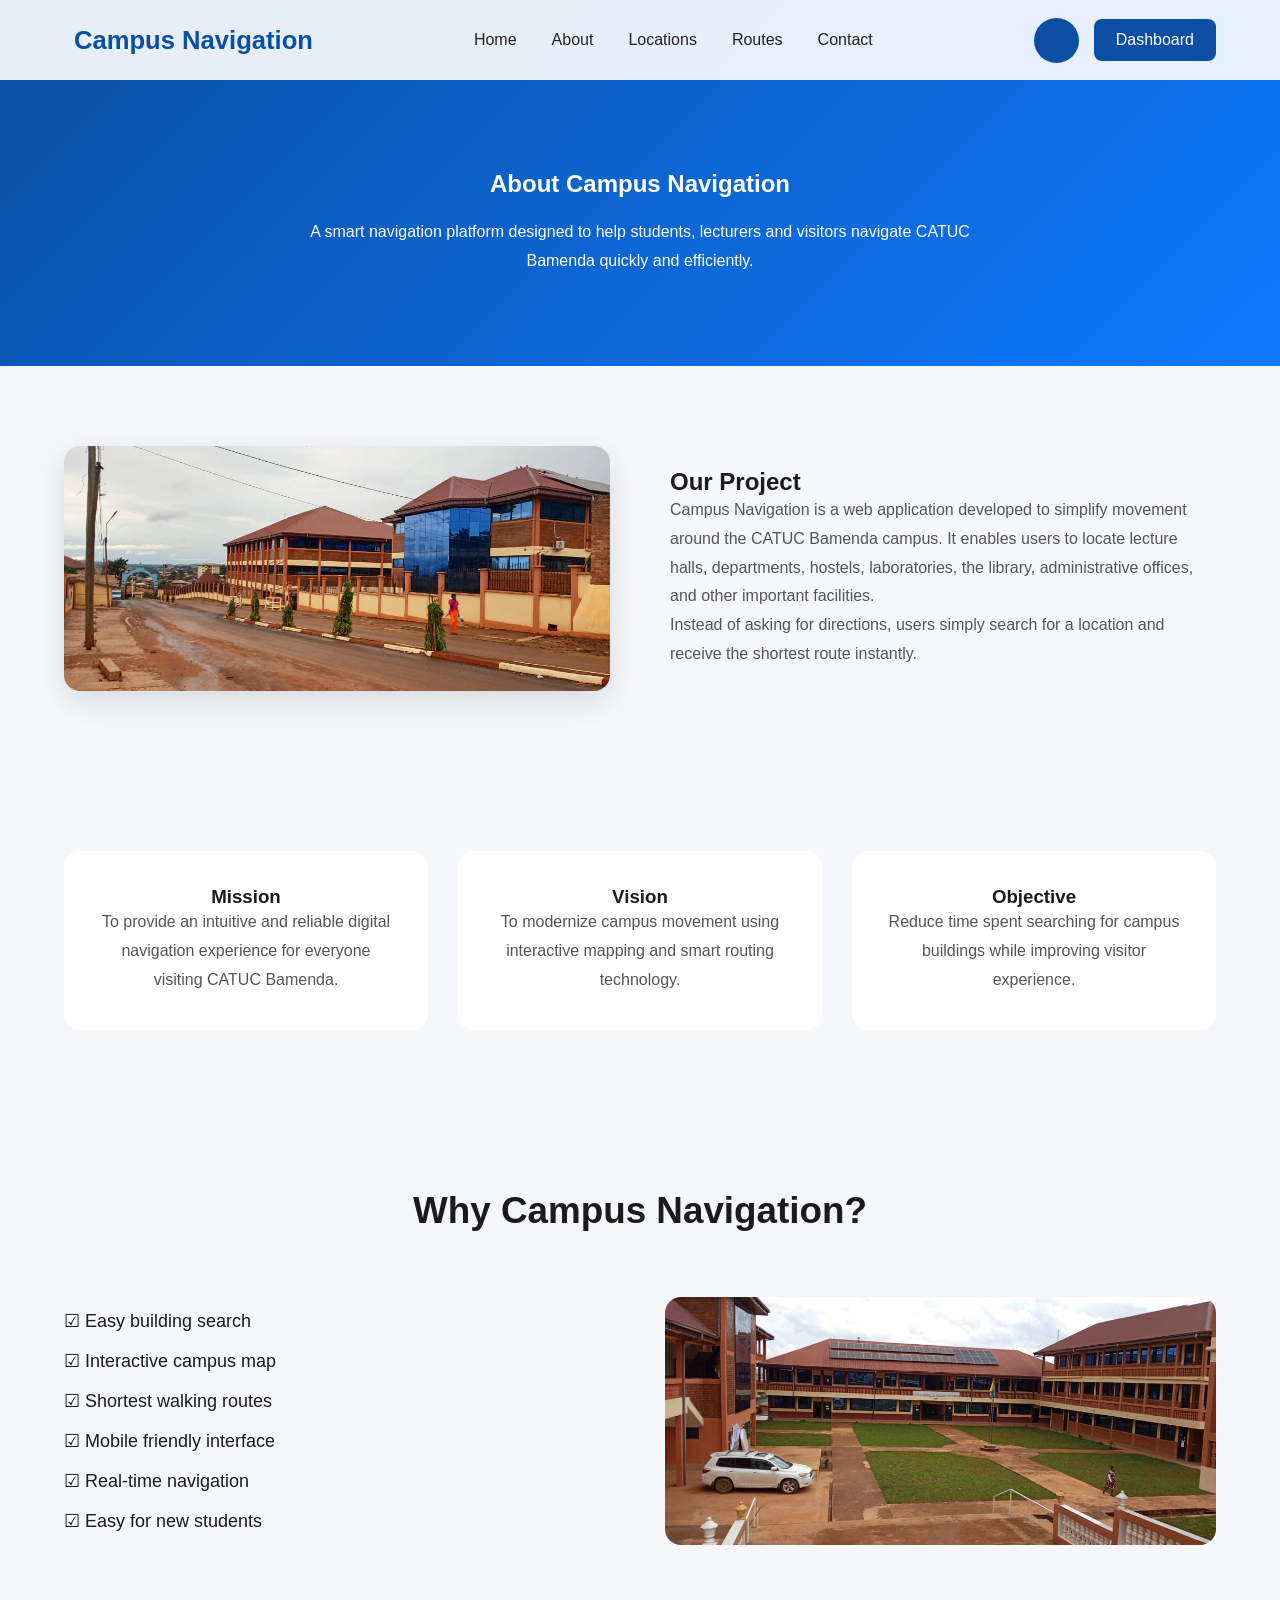
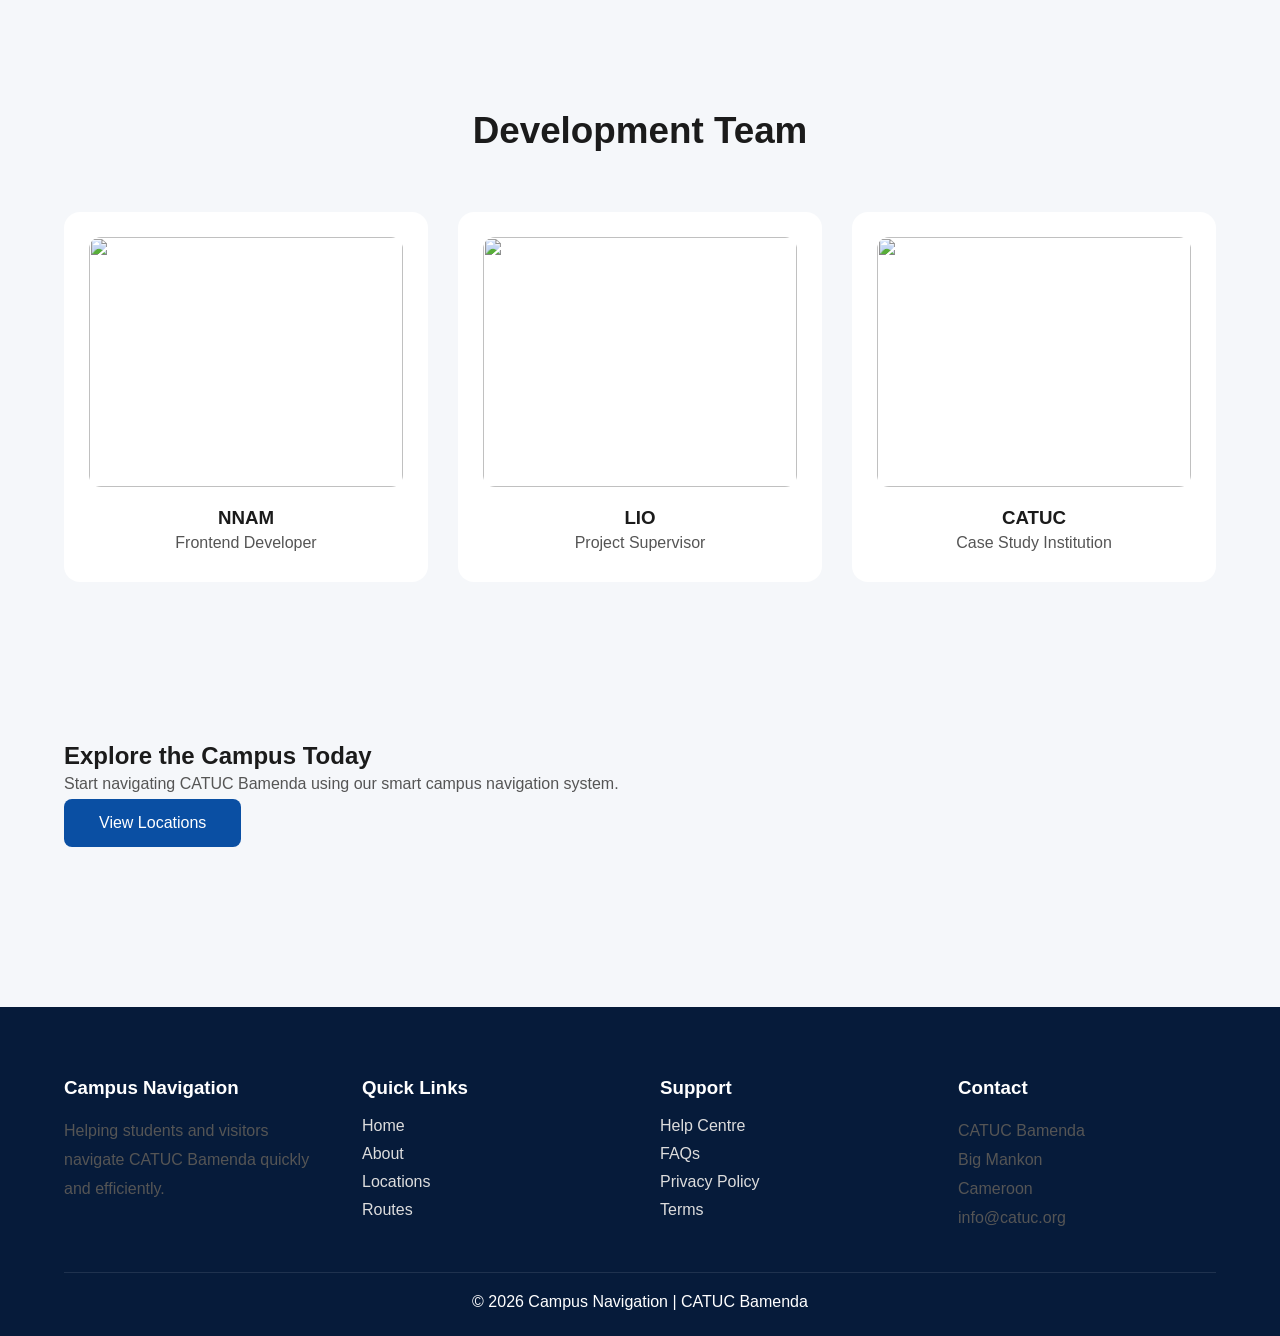
==== pages/about.html @ e800a854 "removed button from contact page" ====
<!DOCTYPE html>
<html lang="en">

<head>
    <meta charset="UTF-8">
    <meta name="viewport" content="width=device-width, initial-scale=1.0">
    <title>Document</title>
    <link rel="stylesheet" href="../styles/reset.css">
    <link rel="stylesheet" href="../styles/base.css">
    <link rel="stylesheet" href="../styles/about.css">
    <link rel="stylesheet" href="../styles/nav.css">
</head>

<body>

    <!--section-->
    <header class="header">

        <div class="container">

            <nav class="navbar">

                <a href="../index.html" class="logo">

                    <i class="fas fa-location-dot"></i>

                    <span>Campus Navigation</span>

                </a>

                <ul class="nav-menu">

                    <li><a href="../index.html">Home</a></li>

                    <li><a href="./about.html" class="active">About</a></li>

                    <li><a href="./location.html">Locations</a></li>

                    <li><a href="./route.html">Routes</a></li>

                    <li><a href="./contact.html">Contact</a></li>

                </ul>

                <div class="nav-right">

                    <button id="themeToggle">

                        <i class="fas fa-moon"></i>

                    </button>

                    <a href="../pages/dasboard.html" class="dashboard-btn">

                        Dashboard

                    </a>

                    <button class="hamburger">

                        <span></span>
                        <span></span>
                        <span></span>

                    </button>

                </div>

            </nav>

        </div>

    </header>

    <!-- hero -->
    <section class="page-hero">

        <div class="container">

            <h1>About Campus Navigation</h1>

            <p>

                A smart navigation platform designed to help students,
                lecturers and visitors navigate CATUC Bamenda quickly
                and efficiently.

            </p>

        </div>

    </section>

    <!-- About -->
    <section class="about">

        <div class="container about-grid">

            <div>

                <img src="../assets/road.jpg" alt="abt">

            </div>

            <div>

                <h2>Our Project</h2>

                <p>

                    Campus Navigation is a web application developed to simplify
                    movement around the CATUC Bamenda campus.

                    It enables users to locate lecture halls,
                    departments, hostels, laboratories,
                    the library, administrative offices,
                    and other important facilities.

                </p>

                <p>

                    Instead of asking for directions,
                    users simply search for a location
                    and receive the shortest route instantly.

                </p>

            </div>

        </div>

    </section>

    <!-- mission -->
    <section class="mission">

        <div class="container">

            <div class="mission-card">

                <i class="fas fa-bullseye"></i>

                <h3>Mission</h3>

                <p>

                    To provide an intuitive and reliable digital
                    navigation experience for everyone visiting
                    CATUC Bamenda.

                </p>

            </div>

            <div class="mission-card">

                <i class="fas fa-eye"></i>

                <h3>Vision</h3>

                <p>

                    To modernize campus movement using
                    interactive mapping and smart routing
                    technology.

                </p>

            </div>

            <div class="mission-card">

                <i class="fas fa-lightbulb"></i>

                <h3>Objective</h3>

                <p>

                    Reduce time spent searching for
                    campus buildings while improving
                    visitor experience.

                </p>

            </div>

        </div>

    </section>

    <!--why -->
    <section class="why">

        <div class="container">

            <h2 class="section-title">

                Why Campus Navigation?

            </h2>

            <div class="why-grid">

                <div>

                    <ul>

                        <li>☑ Easy building search</li>

                        <li>☑ Interactive campus map</li>

                        <li>☑ Shortest walking routes</li>

                        <li>☑ Mobile friendly interface</li>

                        <li>☑ Real-time navigation</li>

                        <li>☑ Easy for new students</li>

                    </ul>

                </div>

                <div>

                    <img src="../assets/camp.jpg" alt="">

                </div>

            </div>

        </div>

    </section>

    <!-- Team -->
    <section class="team">

        <div class="container">

            <h2 class="section-title">

                Development Team

            </h2>

            <div class="team-grid">

                <div class="member">

                    <img src="">

                    <h3>NNAM</h3>

                    <p>Frontend Developer</p>

                </div>

                <div class="member">

                    <img src="">

                    <h3>LIO</h3>

                    <p>Project Supervisor</p>

                </div>

                <div class="member">

                    <img src="">

                    <h3>CATUC</h3>

                    <p>Case Study Institution</p>

                </div>

            </div>

        </div>

    </section>

    <!-- CTA -->
    <section class="cta">

        <div class="container">

            <h2>

                Explore the Campus Today

            </h2>

            <p>

                Start navigating CATUC Bamenda
                using our smart campus navigation system.

            </p>

            <a href="location.html" class="btn">

                View Locations

            </a>

        </div>

    </section>


    <!--footer-->
    <footer>

        <div class="container">

            <div class="footer-grid">

                <div>

                    <h3>Campus Navigation</h3>

                    <p>

                        Helping students and visitors navigate
                        CATUC Bamenda quickly and efficiently.

                    </p>

                </div>

                <div>

                    <h3>Quick Links</h3>

                    <a href="index.html">Home</a>

                    <a href="about.html">About</a>

                    <a href="location.html">Locations</a>

                    <a href="route.html">Routes</a>

                </div>

                <div>

                    <h3>Support</h3>

                    <a href="#">Help Centre</a>

                    <a href="#">FAQs</a>

                    <a href="#">Privacy Policy</a>

                    <a href="#">Terms</a>

                </div>

                <div>

                    <h3>Contact</h3>

                    <p>CATUC Bamenda</p>

                    <p>Big Mankon</p>

                    <p>Cameroon</p>

                    <p>info@catuc.org</p>

                </div>

            </div>

            <div class="copyright">

                © 2026 Campus Navigation | CATUC Bamenda

            </div>

        </div>

    </footer>


</body>

</html>
---- styles/base.css ----
:root {
     --primary: #0A4FA3;
     --secondary: #0E7AFE;
     --accent: #00B894;
     --dark: #1B1B1B;
     --light: #FFFFFF;
     --gray: #F5F7FA;
     --text: #555;
     --background: #EAF3FF;


     --shadow: 0 10px 30px rgba(0, 0, 0, 0.08);

     --radius: 14px;

     --transition: .35s ease;

     --font: "Poppins", sans-serif;

     --container: 1200px;
 }
---- styles/about.css ----
.page-hero {

    padding: 170px 0 90px;

    background: linear-gradient(135deg, var(--primary), var(--secondary));

    color: var(--light);

    text-align: center;

}

.page-hero p {

    color: var(--light);

    max-width: 700px;

    margin: auto;

    margin-top: 20px;

}

.about-grid {

    display: grid;

    grid-template-columns: 1fr 1fr;

    gap: 60px;

    align-items: center;

}

.about-grid img {

    border-radius: 16px;

    box-shadow: 0 10px 30px rgba(0, 0, 0, .12);

}

.mission .container {

    display: grid;

    grid-template-columns: repeat(auto-fit, minmax(250px, 1fr));

    gap: 30px;

}

.mission-card {

    background: var(--light);

    padding: 35px;

    border-radius: 16px;

    text-align: center;

    box-shadow: 0 8px 20px var(--shadow);

}

.mission-card i {

    font-size: 50px;

    color: var(--primary);

    margin-bottom: 20px;

}

.why-grid {

    display: grid;

    grid-template-columns: 1fr 1fr;

    gap: 50px;

    align-items: center;

}

.why ul li {

    margin: 18px 0;

    font-size: 18px;

}

.why img {

    border-radius: 16px;

}

.team-grid {

    display: grid;

    grid-template-columns: repeat(auto-fit, minmax(250px, 1fr));

    gap: 30px;

}

.member {

    background: var(--light);

    padding: 25px;

    border-radius: 16px;

    text-align: center;

    box-shadow: 0 8px 20px var(--shadow);

}

.member img {

    height: 250px;

    object-fit: cover;

    border-radius: 12px;

    margin-bottom: 20px;

}

@media(max-width:900px) {

    .about-grid,
    .why-grid {

        grid-template-columns: 1fr;

    }

    .page-hero {

        padding-top: 140px;

    }

}
---- styles/nav.css ----
/* NAVBAR */

.header {

    position: fixed;

    top: 0;

    width: 100%;

    background: rgba(255, 255, 255, .9);

    backdrop-filter: blur(15px);

    box-shadow: 0 5px 20px var(--shadow);

    z-index: 1000;

}

.navbar {

    height: 80px;

    display: flex;

    justify-content: space-between;

    align-items: center;

}

.logo {

    font-size: 1.6rem;

    font-weight: 700;

    color: var(--primary);

    display: flex;

    gap: 10px;

    align-items: center;

}

.nav-menu {

    display: flex;

    gap: 35px;

    list-style: none;

}

.nav-menu a {

    color: #222;

    font-weight: 500;

    transition: .3s;

}

.nav-menu a:hover {

    color: var(--primary);

}

.nav-right {

    display: flex;

    align-items: center;

    gap: 15px;

}

.dashboard-btn {

    background: var(--primary);

    padding: 12px 22px;

    border-radius: 8px;

    color: var(--light);

}

#themeToggle {

    width: 45px;

    height: 45px;

    border: none;

    border-radius: 50%;

    background: var(--primary);

    color: var(--light);

    cursor: pointer;

}

.hamburger {

    display: none;

    background: none;

    border: none;

    cursor: pointer;

}

.hamburger span {

    display: block;

    width: 28px;

    height: 3px;

    background: #222;

    margin: 5px 0;

}



/* FOOTER */

footer {

    background: #061B3A;

    color: var(--light);

    padding: 70px 0 25px;

    margin-top: 80px;

}

.footer-grid {

    display: grid;

    grid-template-columns: repeat(auto-fit, minmax(230px, 1fr));

    gap: 40px;

}

.footer-grid h3 {

    margin-bottom: 18px;

}

.footer-grid a {

    display: block;

    color: #ddd;

    margin-bottom: 10px;

}

.footer-grid a:hover {

    color: var(--light);

}

.copyright {

    margin-top: 40px;

    padding-top: 20px;

    border-top: 1px solid rgba(255, 255, 255, .1);

    text-align: center;

}

/* RESPONSIVE */

@media(max-width:900px) {

    .nav-menu {

        display: none;

    }

    .hamburger {

        display: block;

    }

}
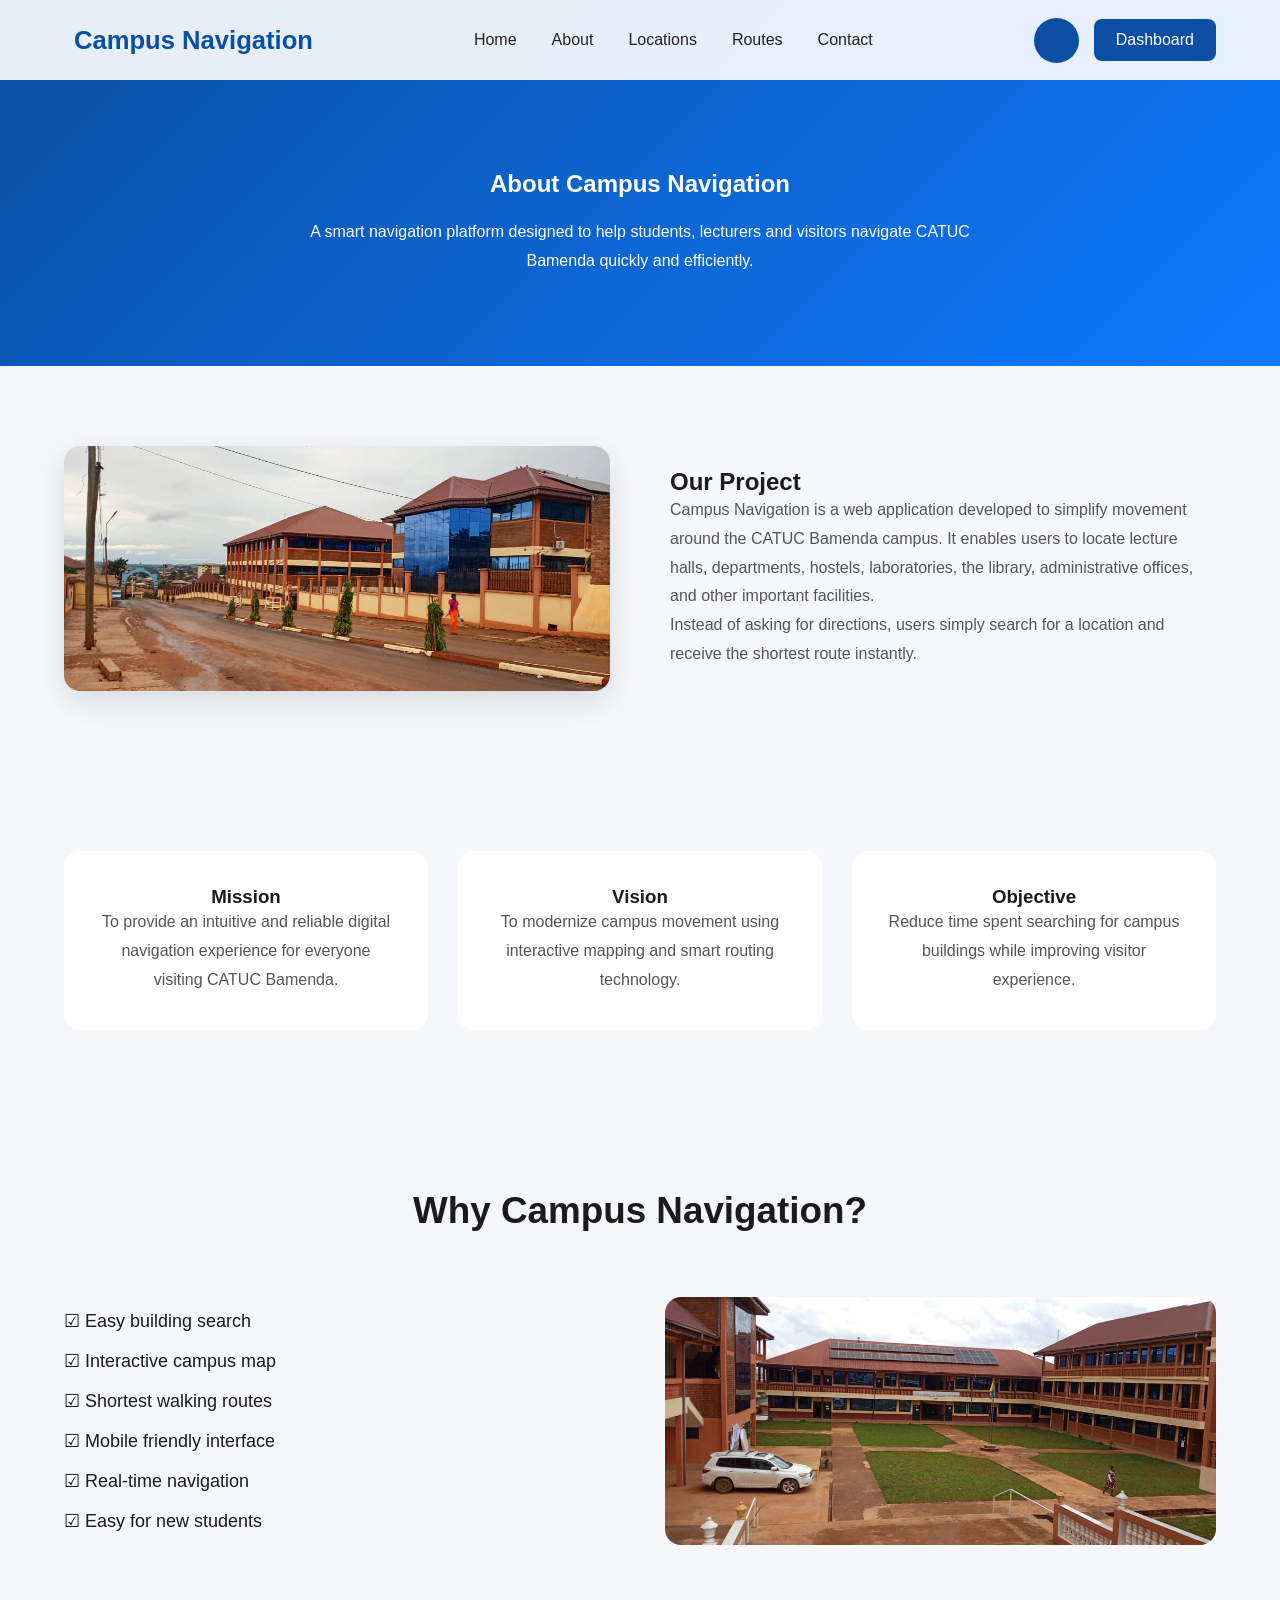
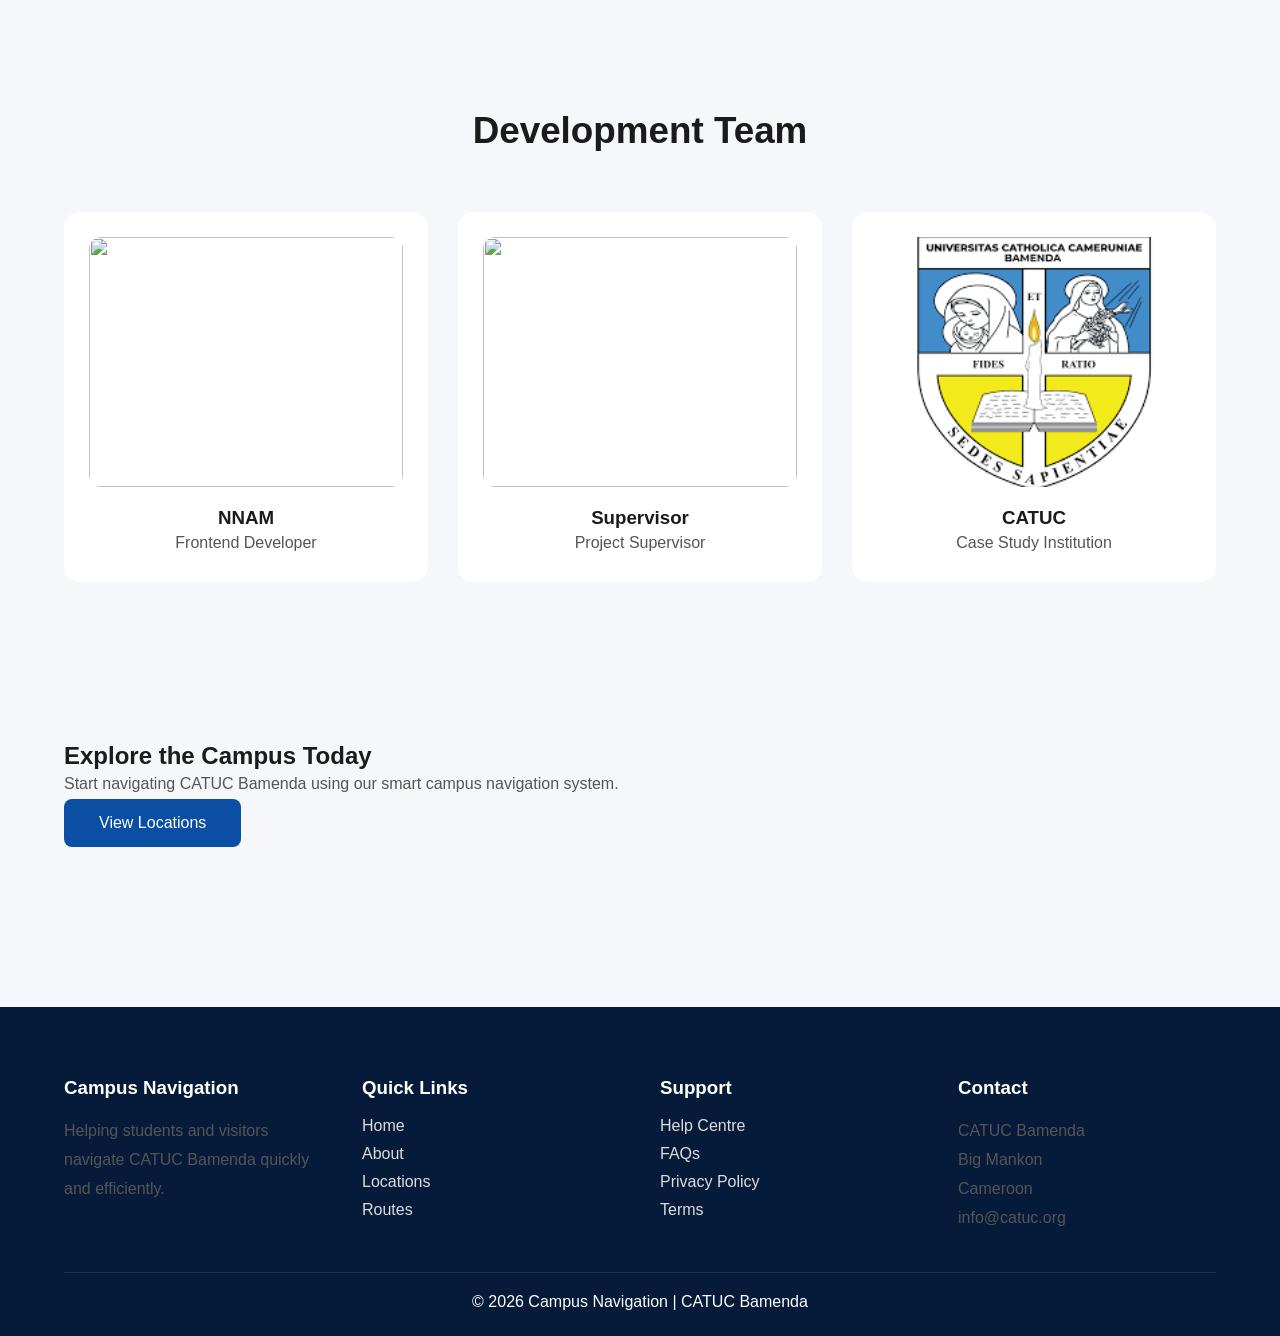
==== commit 716c14e4: "Modified styles" ====
--- a/pages/about.html
+++ b/pages/about.html
@@ -261,7 +261,7 @@
 
                     <img src="">
 
-                    <h3>LIO</h3>
+                    <h3>Supervisor</h3>
 
                     <p>Project Supervisor</p>
 
@@ -269,7 +269,7 @@
 
                 <div class="member">
 
-                    <img src="">
+                    <img src="../assets/catuc.png">
 
                     <h3>CATUC</h3>
 
@@ -336,14 +336,14 @@
 
                     <h3>Quick Links</h3>
 
-                    <a href="index.html">Home</a>
-
-                    <a href="about.html">About</a>
-
-                    <a href="location.html">Locations</a>
-
-                    <a href="route.html">Routes</a>
-
+
+                    <a href="../index.html">Home</a>
+
+                    <a href="./about.html">About</a>
+
+                    <a href="./location.html">Locations</a>
+
+                    <a href="./route.html">Routes</a>
                 </div>
 
                 <div>
--- a/styles/base.css
+++ b/styles/base.css
@@ -10,12 +10,8 @@
 
 
      --shadow: 0 10px 30px rgba(0, 0, 0, 0.08);
-
      --radius: 14px;
-
      --transition: .35s ease;
-
      --font: "Poppins", sans-serif;
-
      --container: 1200px;
  }
--- a/styles/about.css
+++ b/styles/about.css
@@ -1,156 +1,97 @@
 .page-hero {
-
     padding: 170px 0 90px;
-
     background: linear-gradient(135deg, var(--primary), var(--secondary));
-
     color: var(--light);
-
     text-align: center;
-
 }
 
 .page-hero p {
 
     color: var(--light);
-
     max-width: 700px;
-
     margin: auto;
-
     margin-top: 20px;
 
 }
 
 .about-grid {
-
     display: grid;
-
     grid-template-columns: 1fr 1fr;
-
     gap: 60px;
-
     align-items: center;
-
 }
 
 .about-grid img {
-
     border-radius: 16px;
-
     box-shadow: 0 10px 30px rgba(0, 0, 0, .12);
-
 }
 
 .mission .container {
-
     display: grid;
-
     grid-template-columns: repeat(auto-fit, minmax(250px, 1fr));
-
     gap: 30px;
-
 }
 
 .mission-card {
-
     background: var(--light);
-
     padding: 35px;
-
     border-radius: 16px;
-
     text-align: center;
-
     box-shadow: 0 8px 20px var(--shadow);
-
 }
 
 .mission-card i {
-
     font-size: 50px;
-
     color: var(--primary);
-
     margin-bottom: 20px;
-
 }
 
 .why-grid {
-
     display: grid;
-
     grid-template-columns: 1fr 1fr;
-
     gap: 50px;
-
     align-items: center;
-
 }
 
 .why ul li {
-
     margin: 18px 0;
-
     font-size: 18px;
-
 }
 
 .why img {
-
     border-radius: 16px;
-
 }
 
 .team-grid {
-
     display: grid;
-
     grid-template-columns: repeat(auto-fit, minmax(250px, 1fr));
-
     gap: 30px;
 
 }
 
 .member {
-
     background: var(--light);
-
     padding: 25px;
-
     border-radius: 16px;
-
     text-align: center;
-
     box-shadow: 0 8px 20px var(--shadow);
-
 }
 
 .member img {
-
     height: 250px;
-
     object-fit: cover;
-
     border-radius: 12px;
-
     margin-bottom: 20px;
-
 }
 
 @media(max-width:900px) {
 
     .about-grid,
     .why-grid {
-
         grid-template-columns: 1fr;
-
     }
 
     .page-hero {
-
         padding-top: 140px;
-
     }
-
 }
--- a/styles/nav.css
+++ b/styles/nav.css
@@ -1,141 +1,84 @@
 /* NAVBAR */
 
 .header {
-
     position: fixed;
-
     top: 0;
-
     width: 100%;
-
     background: rgba(255, 255, 255, .9);
-
     backdrop-filter: blur(15px);
-
     box-shadow: 0 5px 20px var(--shadow);
-
     z-index: 1000;
-
 }
 
 .navbar {
-
     height: 80px;
-
     display: flex;
-
     justify-content: space-between;
-
     align-items: center;
-
 }
 
 .logo {
-
     font-size: 1.6rem;
-
     font-weight: 700;
-
     color: var(--primary);
-
     display: flex;
-
     gap: 10px;
-
     align-items: center;
-
 }
 
 .nav-menu {
-
     display: flex;
-
     gap: 35px;
-
     list-style: none;
 
 }
 
 .nav-menu a {
-
     color: #222;
-
     font-weight: 500;
-
     transition: .3s;
-
 }
 
 .nav-menu a:hover {
-
     color: var(--primary);
-
 }
 
 .nav-right {
-
     display: flex;
-
     align-items: center;
-
     gap: 15px;
-
 }
 
 .dashboard-btn {
-
     background: var(--primary);
-
     padding: 12px 22px;
-
     border-radius: 8px;
-
     color: var(--light);
-
 }
 
 #themeToggle {
-
     width: 45px;
-
     height: 45px;
-
     border: none;
-
     border-radius: 50%;
-
     background: var(--primary);
-
     color: var(--light);
-
     cursor: pointer;
-
 }
 
 .hamburger {
-
     display: none;
-
     background: none;
-
     border: none;
-
     cursor: pointer;
-
 }
 
 .hamburger span {
-
     display: block;
-
     width: 28px;
-
     height: 3px;
-
     background: #222;
-
     margin: 5px 0;
-
 }
 
 
@@ -145,73 +88,47 @@
 footer {
 
     background: #061B3A;
-
     color: var(--light);
-
     padding: 70px 0 25px;
-
     margin-top: 80px;
-
 }
 
 .footer-grid {
-
     display: grid;
-
     grid-template-columns: repeat(auto-fit, minmax(230px, 1fr));
-
     gap: 40px;
-
 }
 
 .footer-grid h3 {
-
     margin-bottom: 18px;
-
 }
 
 .footer-grid a {
-
     display: block;
-
     color: #ddd;
-
     margin-bottom: 10px;
-
 }
 
 .footer-grid a:hover {
-
     color: var(--light);
-
 }
 
 .copyright {
-
     margin-top: 40px;
-
     padding-top: 20px;
-
     border-top: 1px solid rgba(255, 255, 255, .1);
-
     text-align: center;
-
 }
 
 /* RESPONSIVE */
 
 @media(max-width:900px) {
-
     .nav-menu {
-
         display: none;
-
     }
 
     .hamburger {
-
         display: block;
-
     }
 
 }
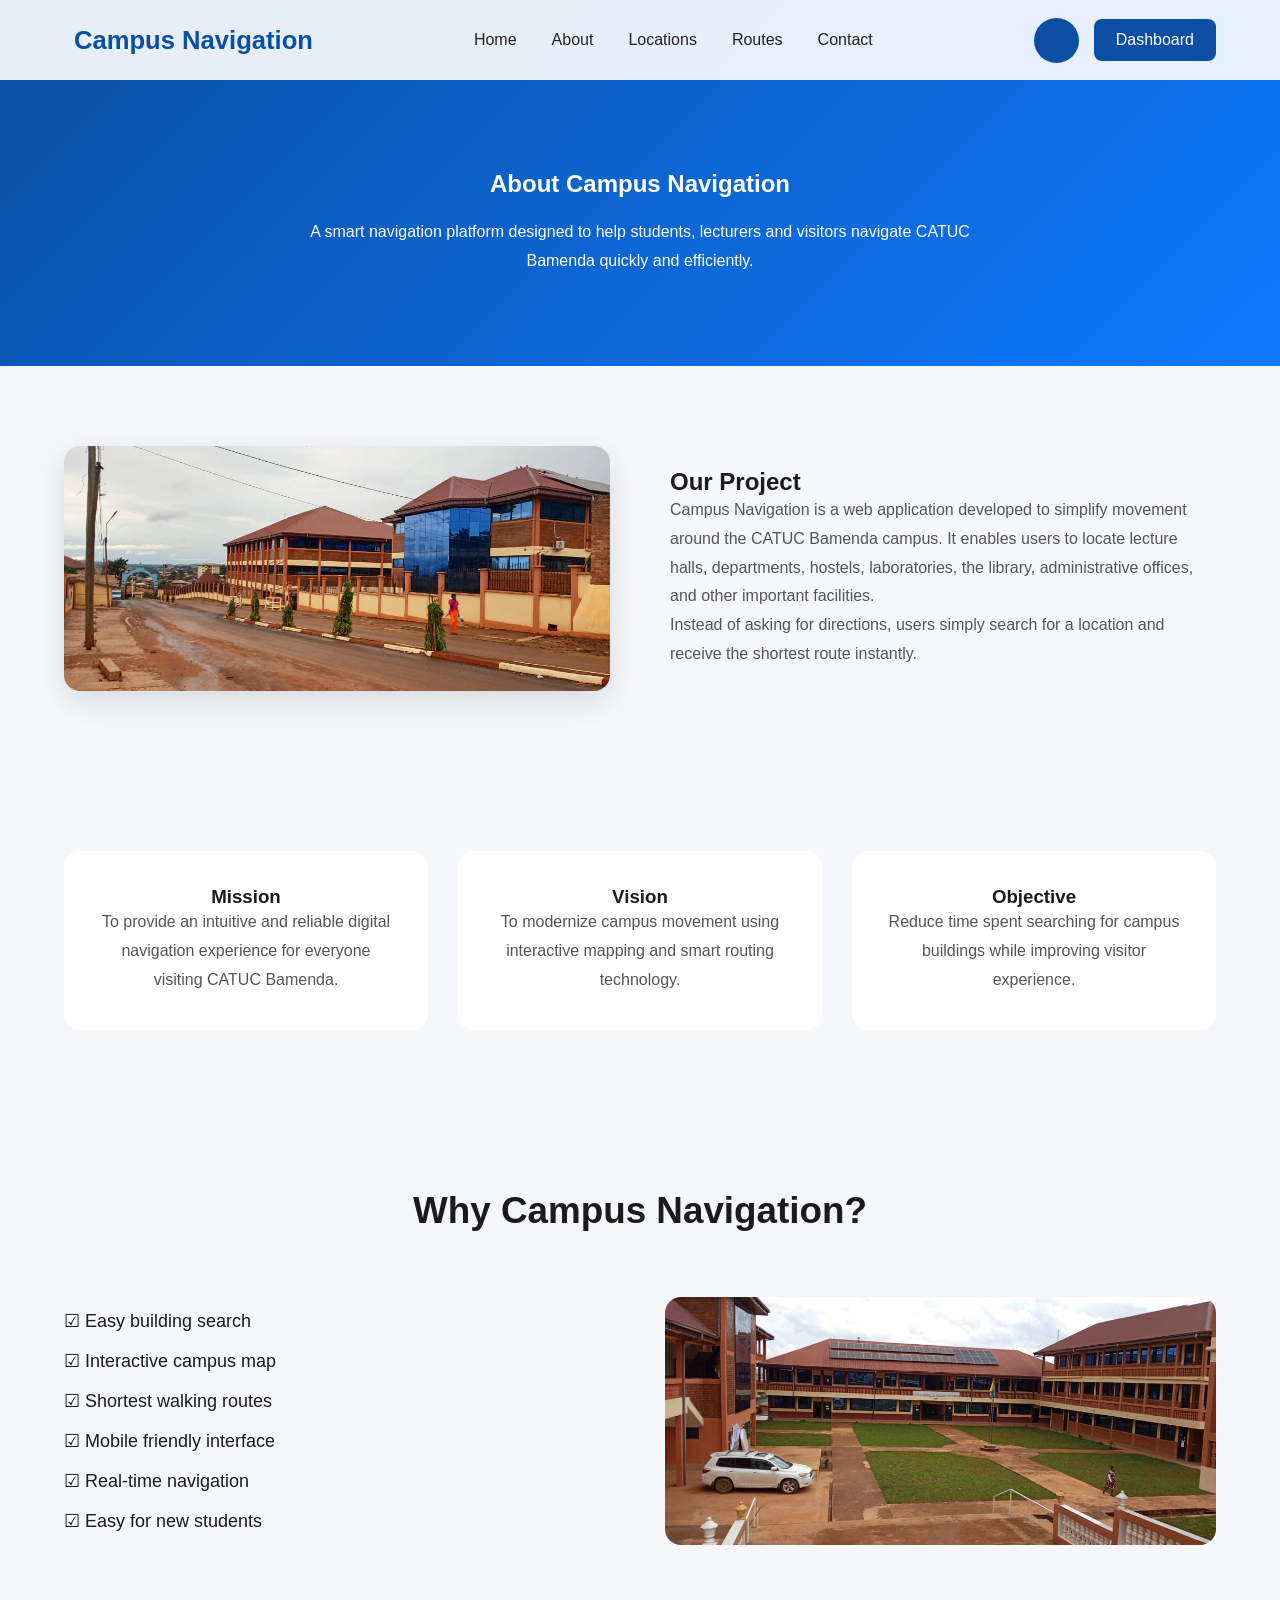
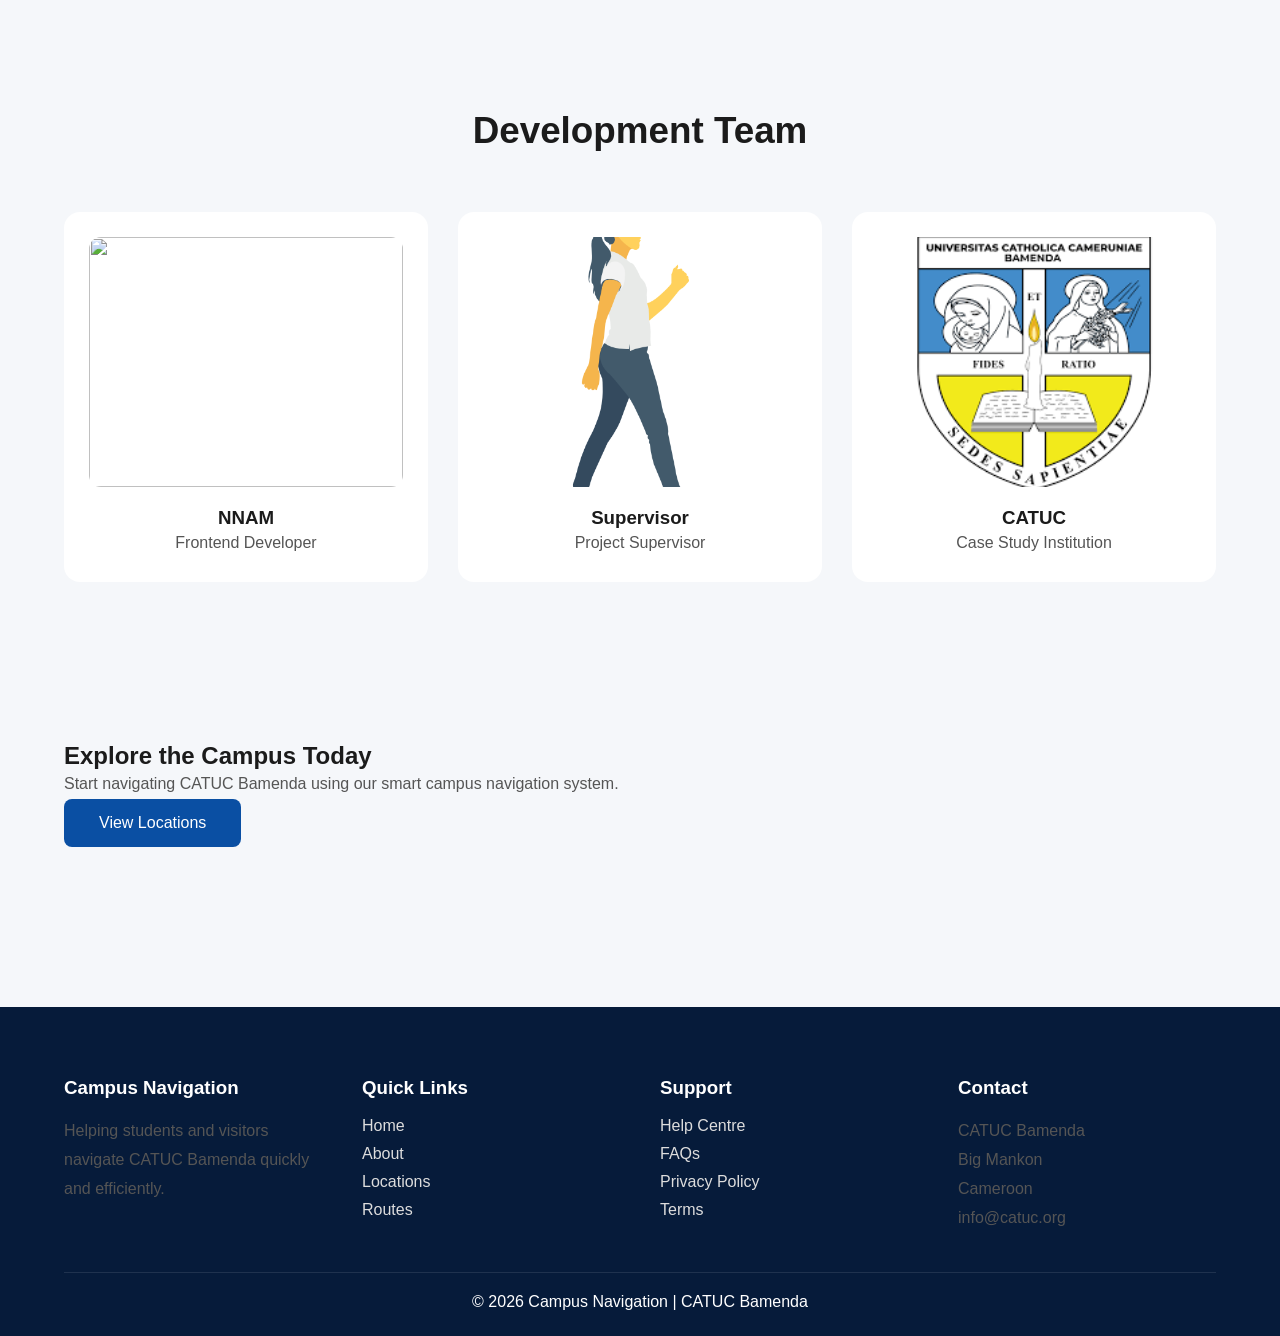
==== commit ee39e211: "added images to assets and included them in about cards" ====
--- a/pages/about.html
+++ b/pages/about.html
@@ -249,7 +249,7 @@
 
                 <div class="member">
 
-                    <img src="">
+                    <img src="../assets/nnam.jpeg">
 
                     <h3>NNAM</h3>
 
@@ -259,7 +259,7 @@
 
                 <div class="member">
 
-                    <img src="">
+                    <img src="../assets/icon.png">
 
                     <h3>Supervisor</h3>
 
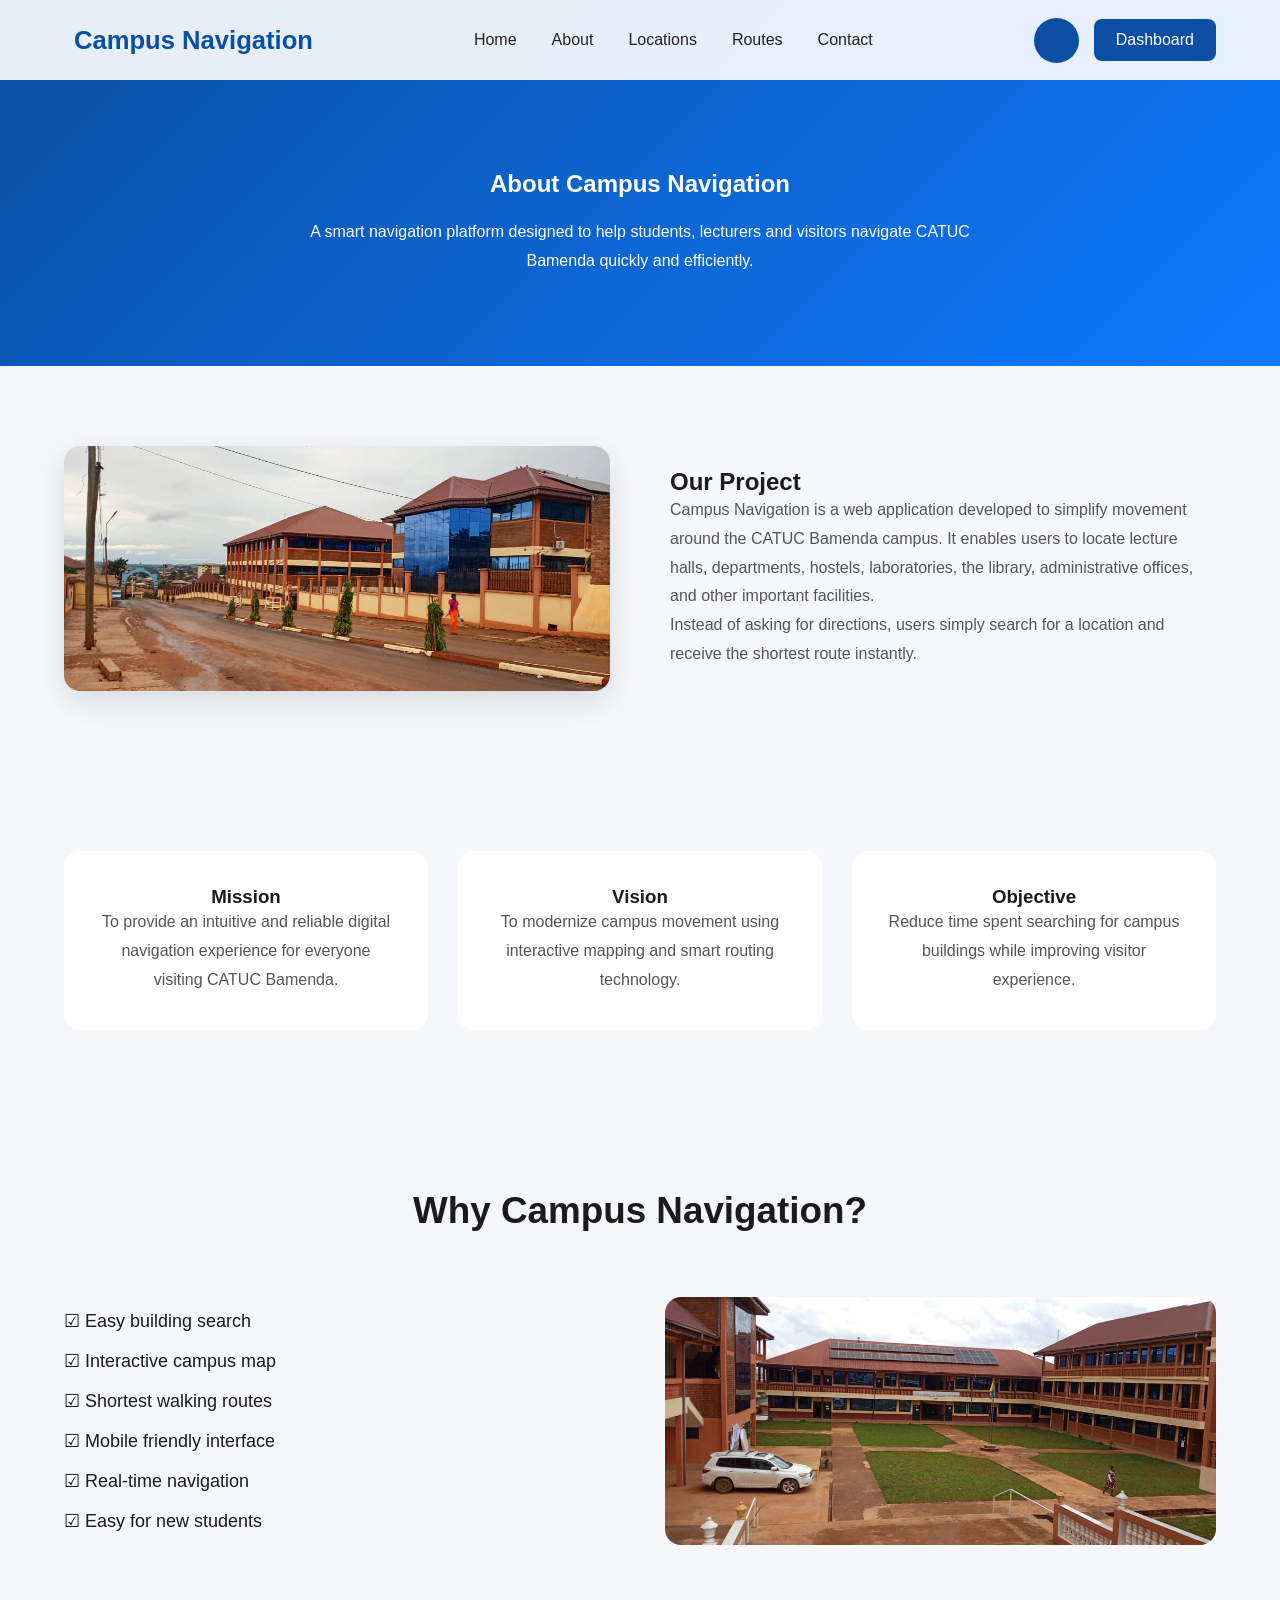
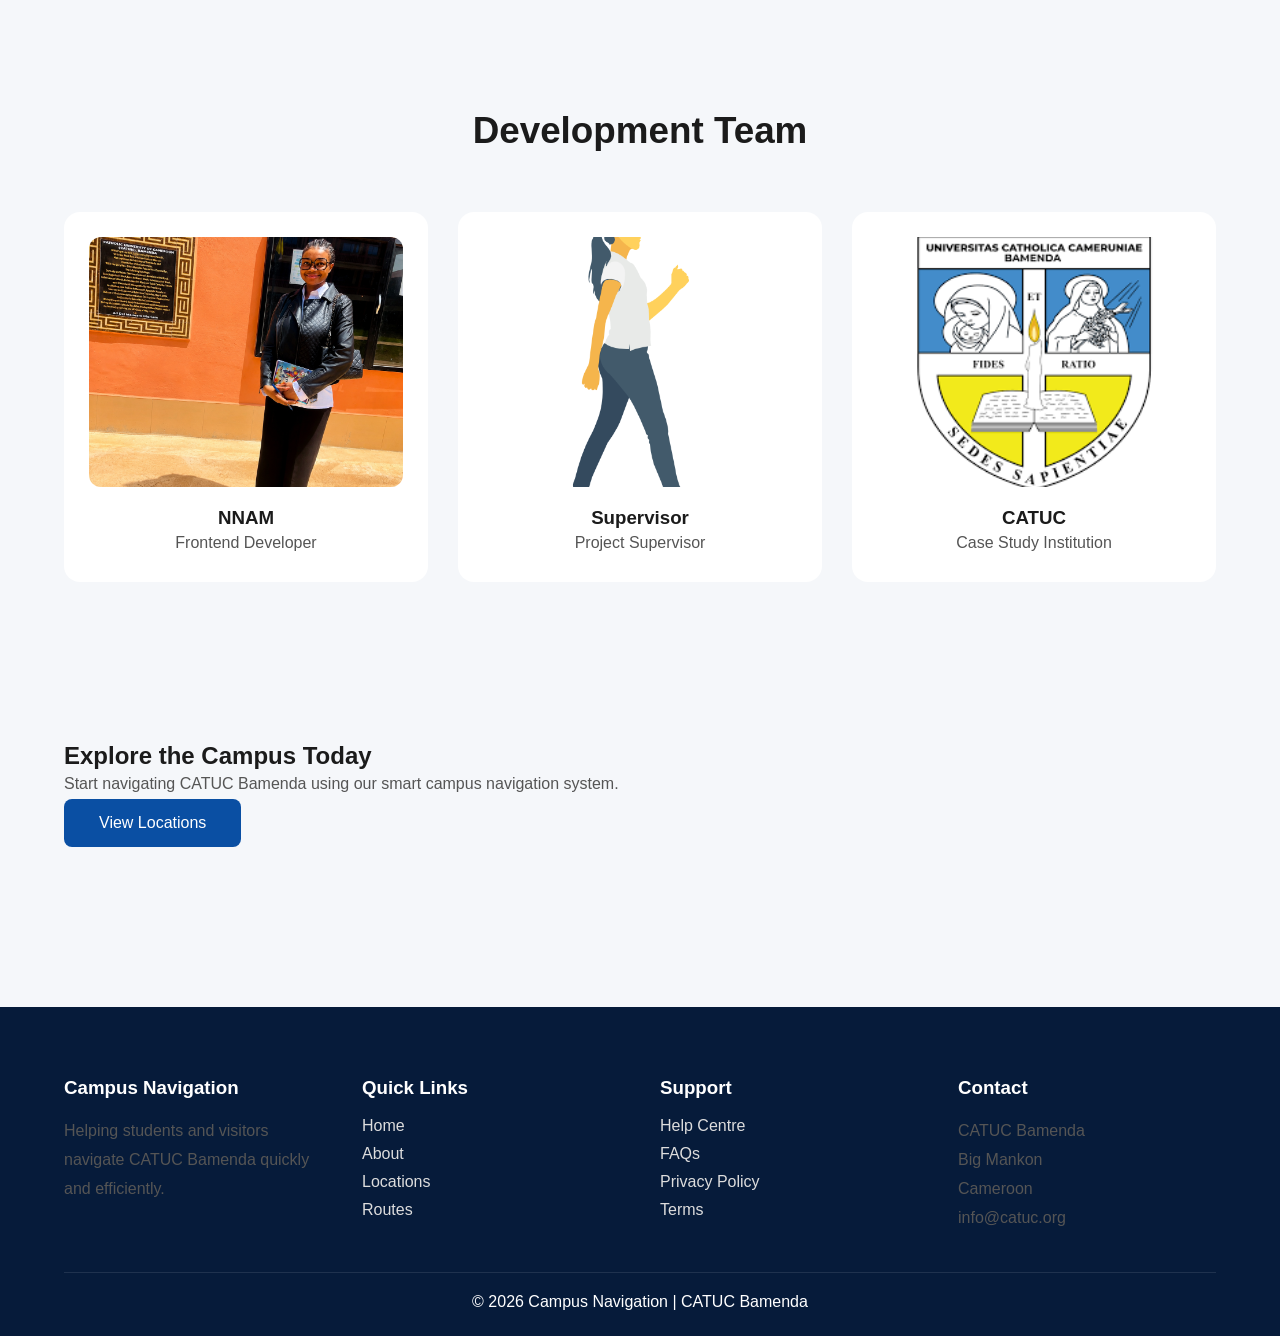
==== commit 8f931be1: "fixed image part" ====
--- a/pages/about.html
+++ b/pages/about.html
@@ -249,7 +249,7 @@
 
                 <div class="member">
 
-                    <img src="../assets/nnam.jpeg">
+                    <img src="../assets/nnam.png">
 
                     <h3>NNAM</h3>
 
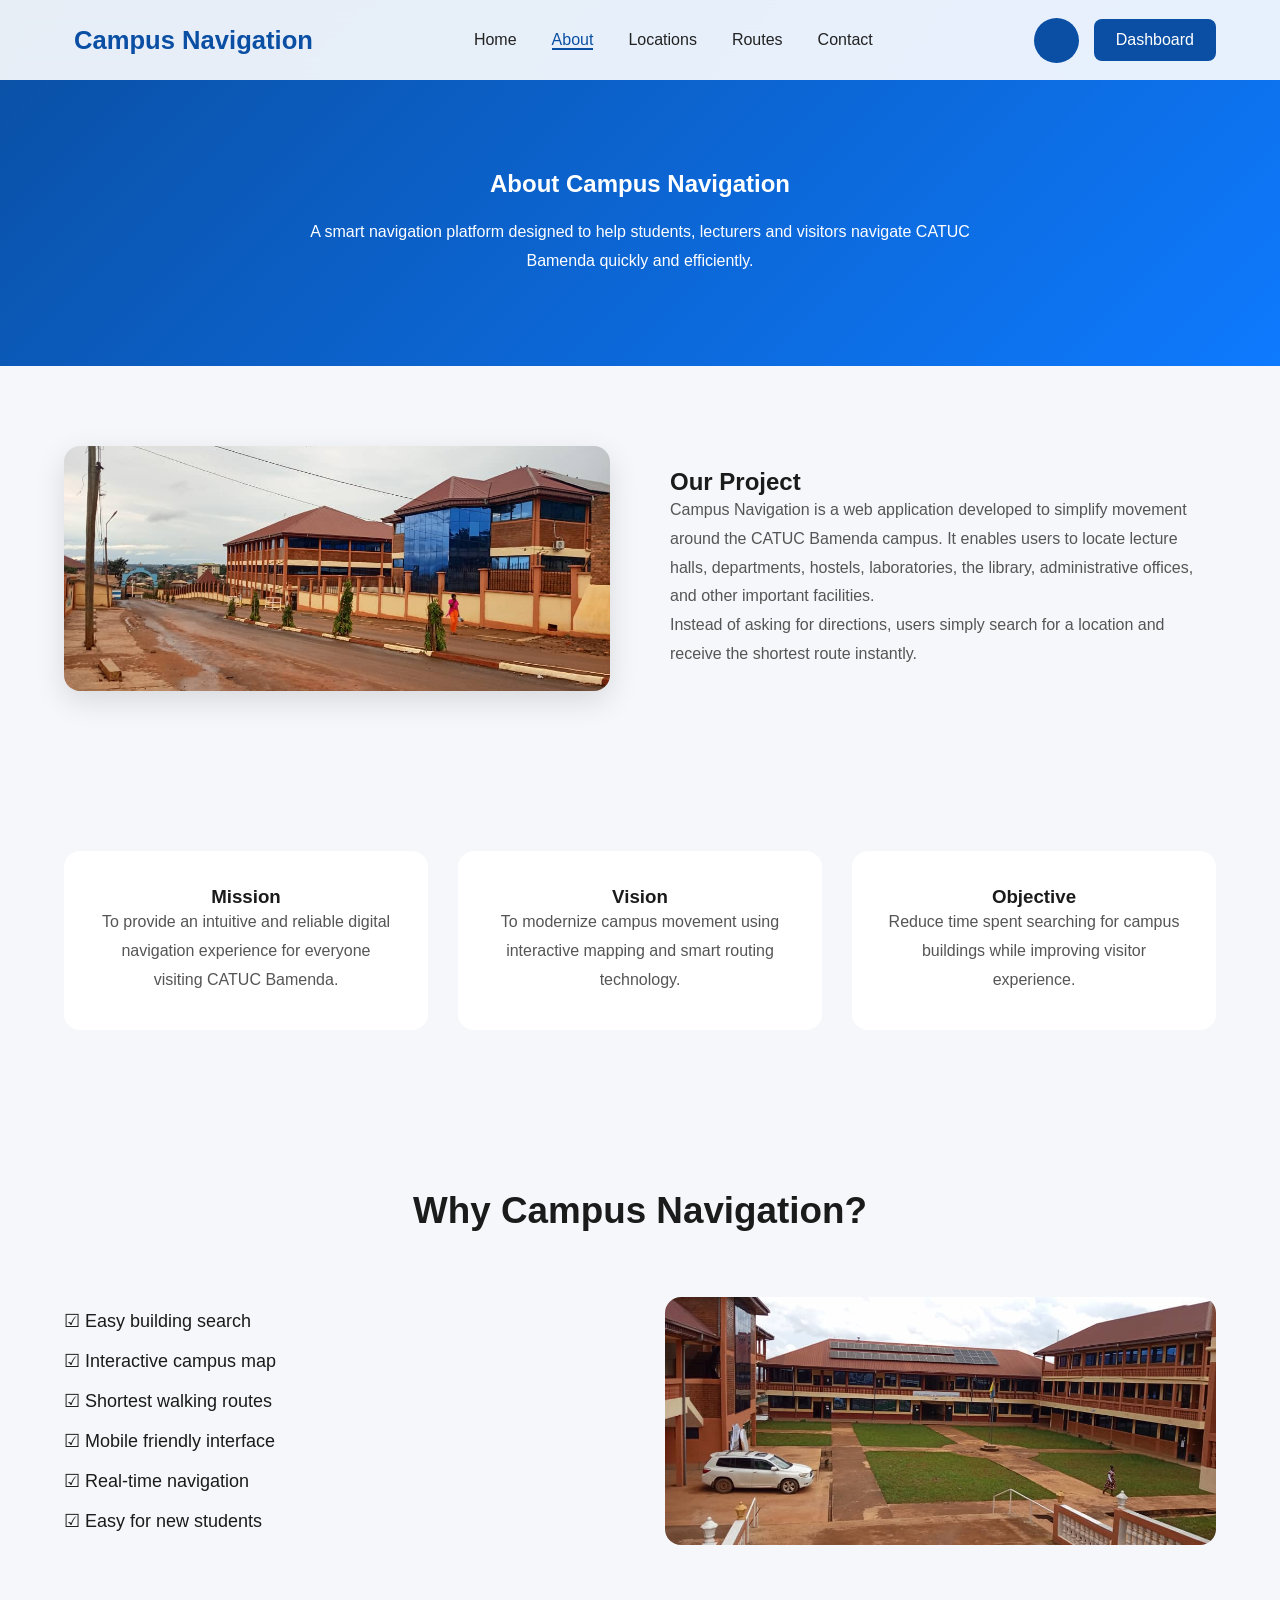
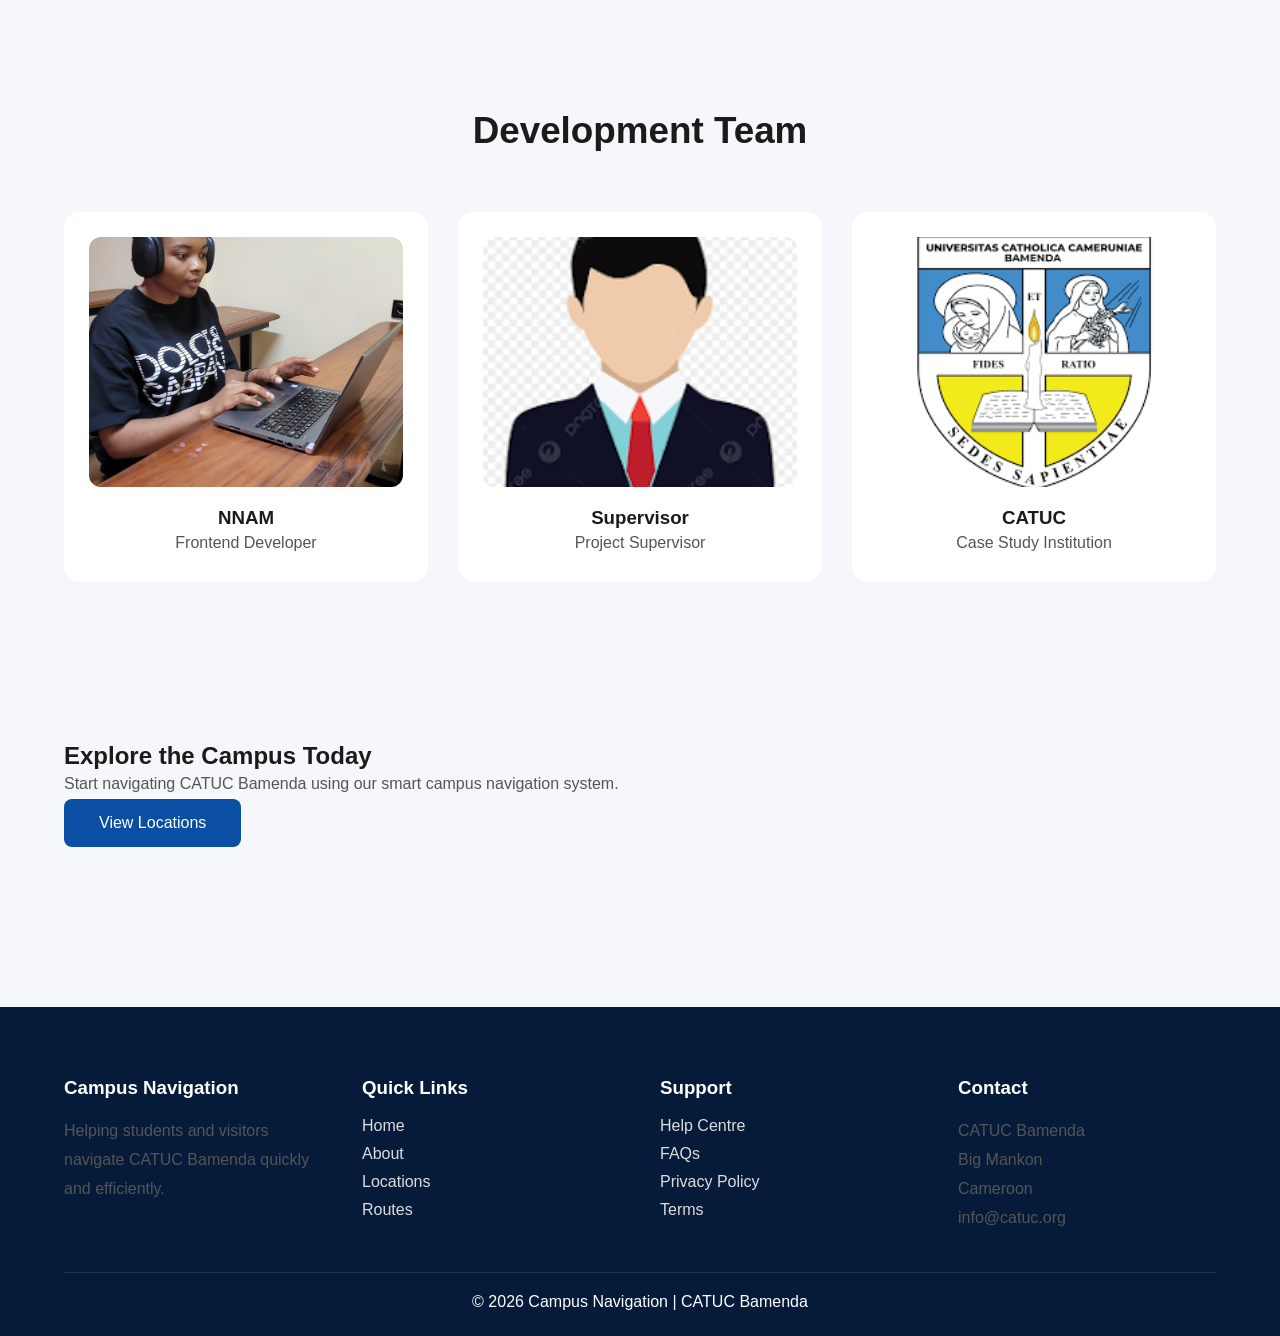
==== commit b82544f7: "updated image" ====
--- a/pages/about.html
+++ b/pages/about.html
@@ -249,7 +249,7 @@
 
                 <div class="member">
 
-                    <img src="../assets/nnam.png">
+                    <img src="../assets/nnam.jpg">
 
                     <h3>NNAM</h3>
 
--- a/styles/nav.css
+++ b/styles/nav.css
@@ -81,6 +81,11 @@
     margin: 5px 0;
 }
 
+.navbar a.active {
+    color: var(--primary);
+    border-bottom: 2px solid var(--primary);
+}
+
 
 
 /* FOOTER */
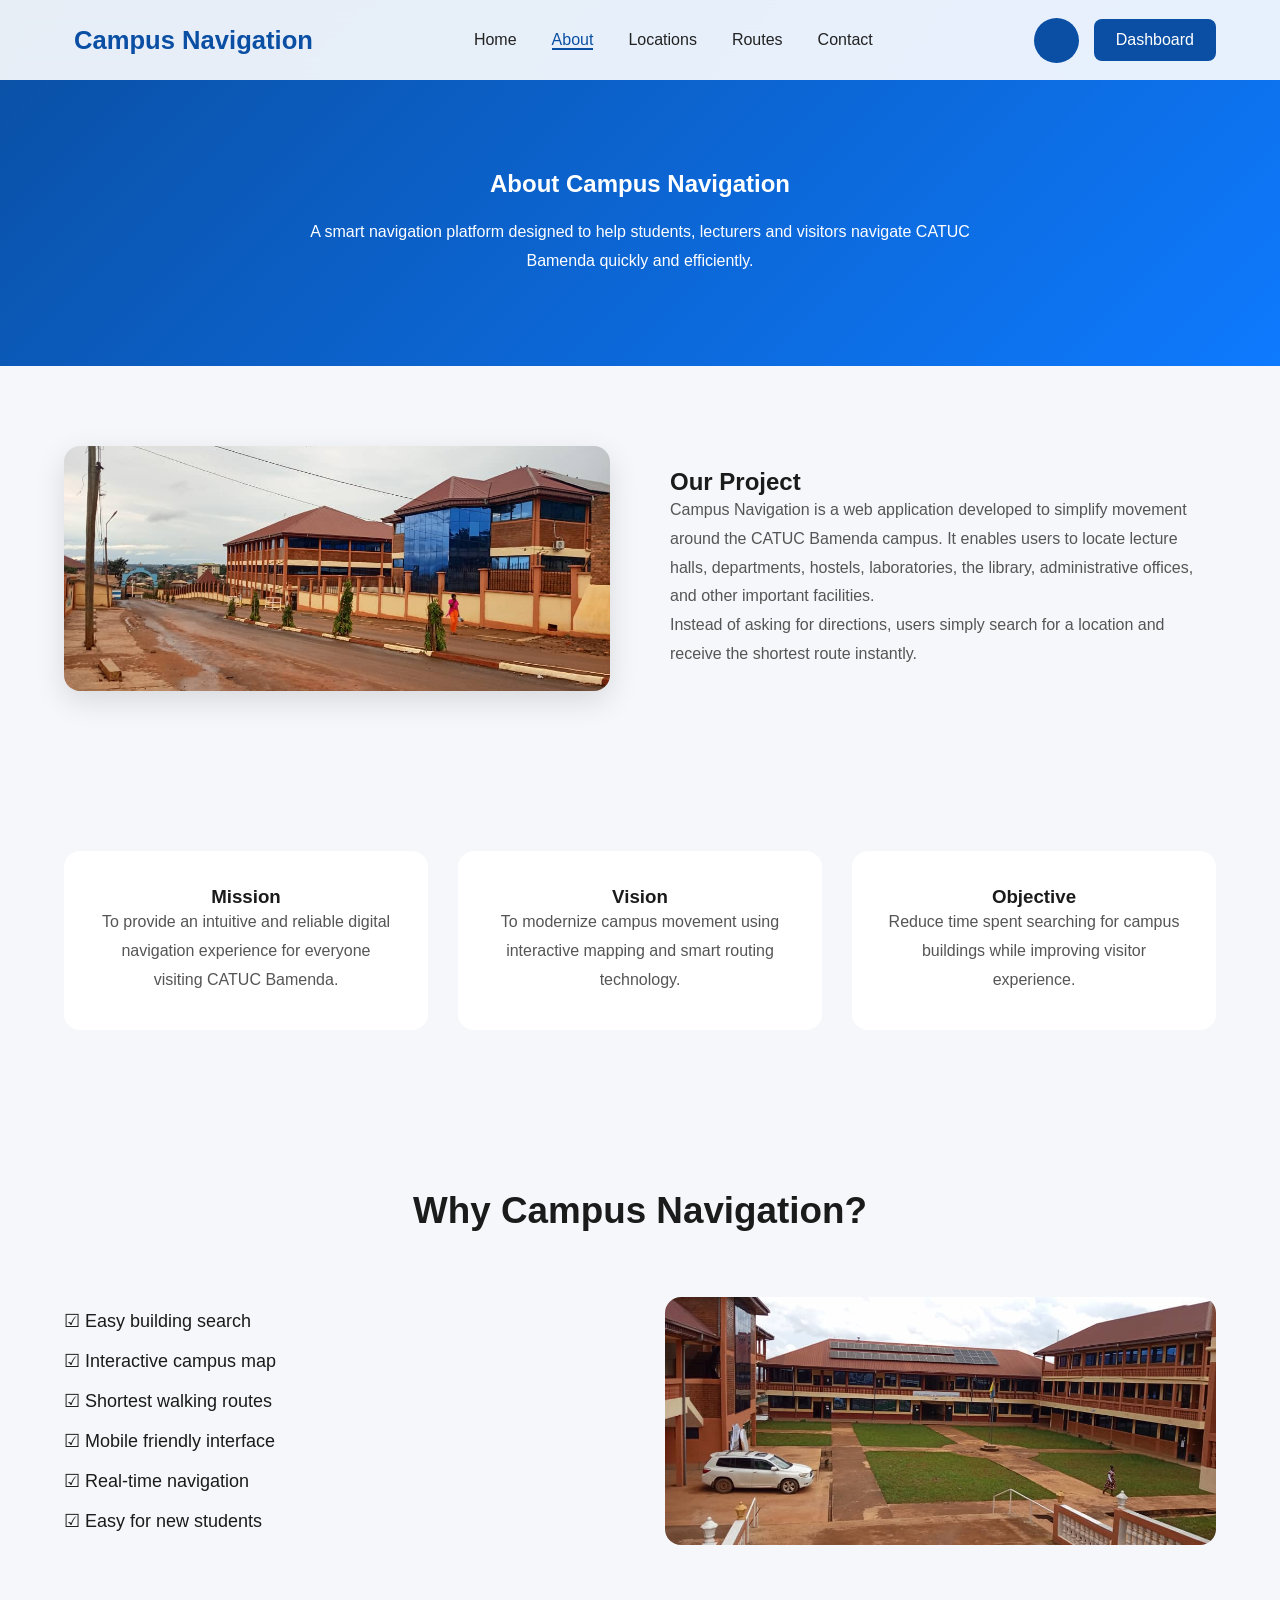
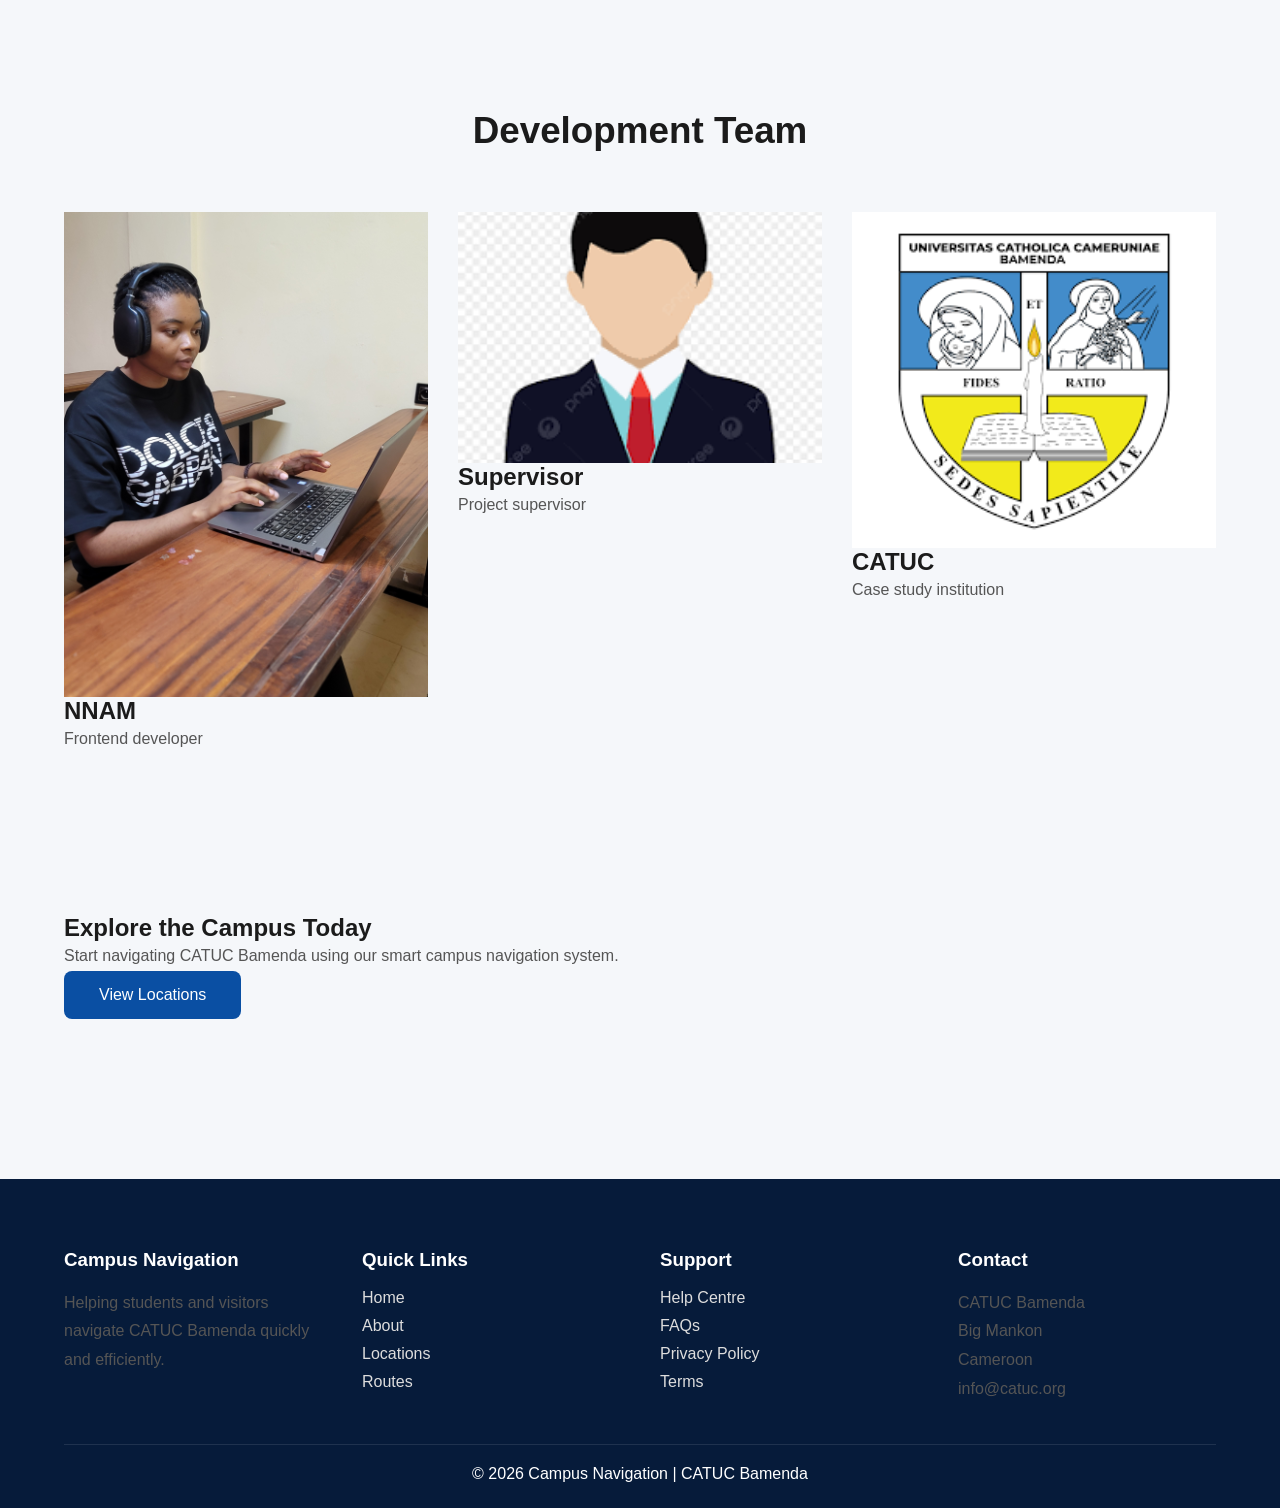
==== commit 6ae2b352: "modified" ====
--- a/pages/about.html
+++ b/pages/about.html
@@ -235,9 +235,9 @@
     </section>
 
     <!-- Team -->
-    <section class="team">
-
-        <div class="container">
+    <section class="team" id="team">
+
+        <div class="container" id="container">
 
             <h2 class="section-title">
 
@@ -245,40 +245,9 @@
 
             </h2>
 
-            <div class="team-grid">
-
-                <div class="member">
-
-                    <img src="../assets/nnam.jpg">
-
-                    <h3>NNAM</h3>
-
-                    <p>Frontend Developer</p>
-
-                </div>
-
-                <div class="member">
-
-                    <img src="../assets/icon.png">
-
-                    <h3>Supervisor</h3>
-
-                    <p>Project Supervisor</p>
-
-                </div>
-
-                <div class="member">
-
-                    <img src="../assets/catuc.png">
-
-                    <h3>CATUC</h3>
-
-                    <p>Case Study Institution</p>
-
-                </div>
-
-            </div>
-
+            <div class="team-grid" id="team-grid">
+
+            </div>
         </div>
 
     </section>
@@ -386,7 +355,7 @@
 
     </footer>
 
-
+    <script src="../scripts/about.js"></script>
 </body>
 
 </html>
--- a/styles/about.css
+++ b/styles/about.css
@@ -66,7 +66,6 @@
     display: grid;
     grid-template-columns: repeat(auto-fit, minmax(250px, 1fr));
     gap: 30px;
-
 }
 
 .member {
